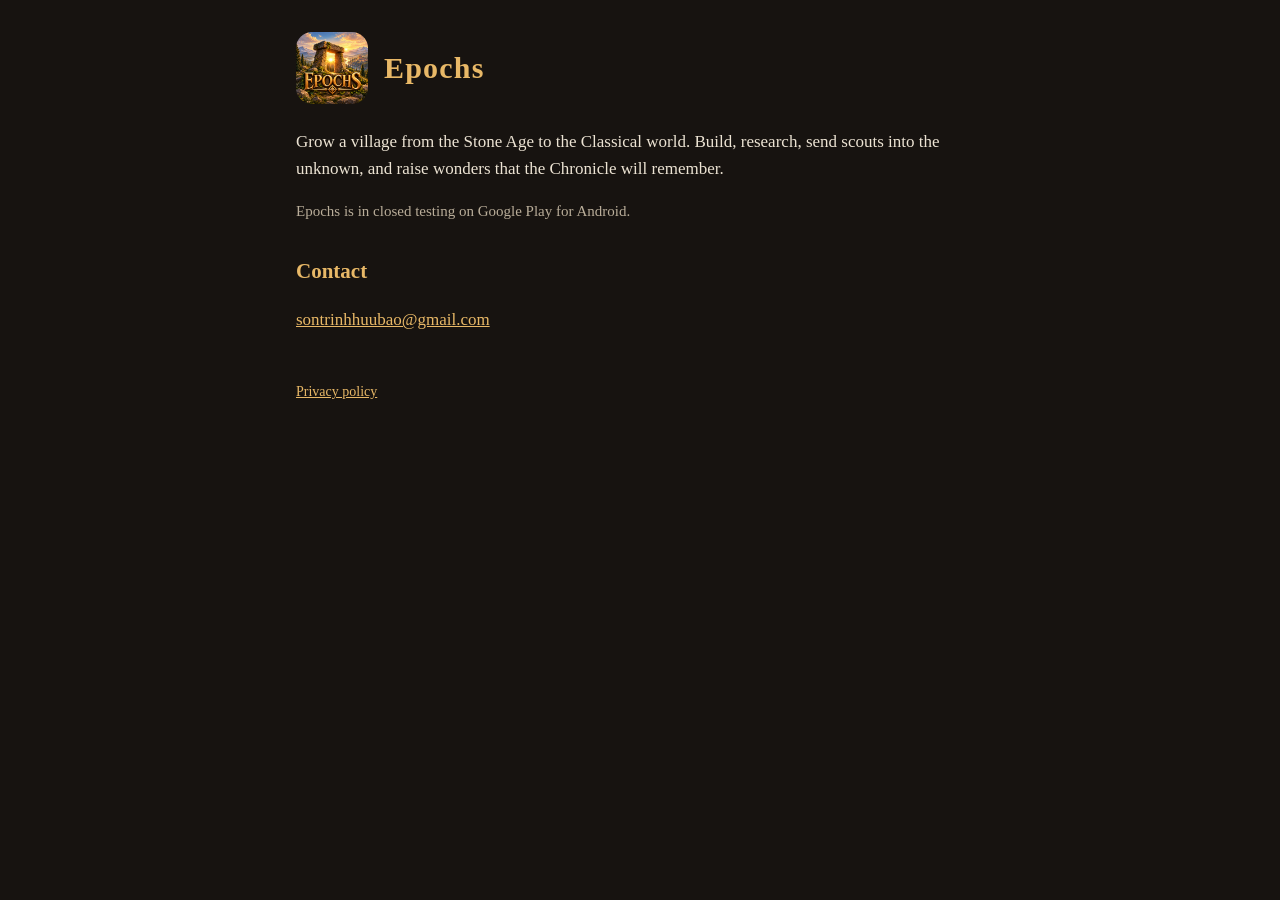
==== index.html @ e4f15b4e "Epochs site and privacy policy Co-Authored-By: Claude Opus 5.5 <noreply@anthropic.com>" ====
<!doctype html>
<html lang="en">
<head>
  <meta charset="utf-8">
  <meta name="viewport" content="width=device-width, initial-scale=1">
  <title>Epochs</title>
  <meta name="description" content="Epochs: grow a village from the Stone Age to the Classical world.">
  <link rel="icon" href="icon.png">
  <link rel="stylesheet" href="style.css">
</head>
<body>
<main>
  <header>
    <img src="icon.png" alt="Epochs app icon">
    <h1>Epochs</h1>
  </header>

  <p>Grow a village from the Stone Age to the Classical world. Build, research, send scouts into the unknown, and
  raise wonders that the Chronicle will remember.</p>

  <p class="muted">Epochs is in closed testing on Google Play for Android.</p>

  <h2>Contact</h2>
  <p><a href="mailto:sontrinhhuubao@gmail.com">sontrinhhuubao@gmail.com</a></p>

  <footer>
    <a href="privacy/">Privacy policy</a>
  </footer>
</main>
</body>
</html>
---- style.css ----
:root {
  --bg: #171310;
  --panel: #221c16;
  --text: #ece3d3;
  --muted: #b9ad99;
  --gold: #e8b867;
  --line: #4a3c2a;
}
* { box-sizing: border-box; }
body {
  margin: 0;
  background: var(--bg);
  color: var(--text);
  font: 17px/1.6 Georgia, "Times New Roman", serif;
}
main { max-width: 720px; margin: 0 auto; padding: 32px 16px 64px; }
header { display: flex; align-items: center; gap: 16px; margin-bottom: 24px; }
header img { width: 72px; height: 72px; border-radius: 16px; }
header a { color: inherit; text-decoration: none; }
h1 { color: var(--gold); font-size: 30px; margin: 0; letter-spacing: 0.04em; }
h2 { color: var(--gold); font-size: 21px; margin: 32px 0 8px; }
p, li { color: var(--text); }
.muted { color: var(--muted); font-size: 15px; }
a { color: var(--gold); }
table { border-collapse: collapse; width: 100%; margin: 8px 0; font-size: 15px; }
th, td { text-align: left; vertical-align: top; padding: 8px 10px; border-bottom: 1px solid var(--line); }
th { color: var(--muted); font-weight: normal; }
.card { background: var(--panel); border: 1px solid var(--line); border-radius: 14px; padding: 16px 20px; }
footer { margin-top: 48px; color: var(--muted); font-size: 14px; }
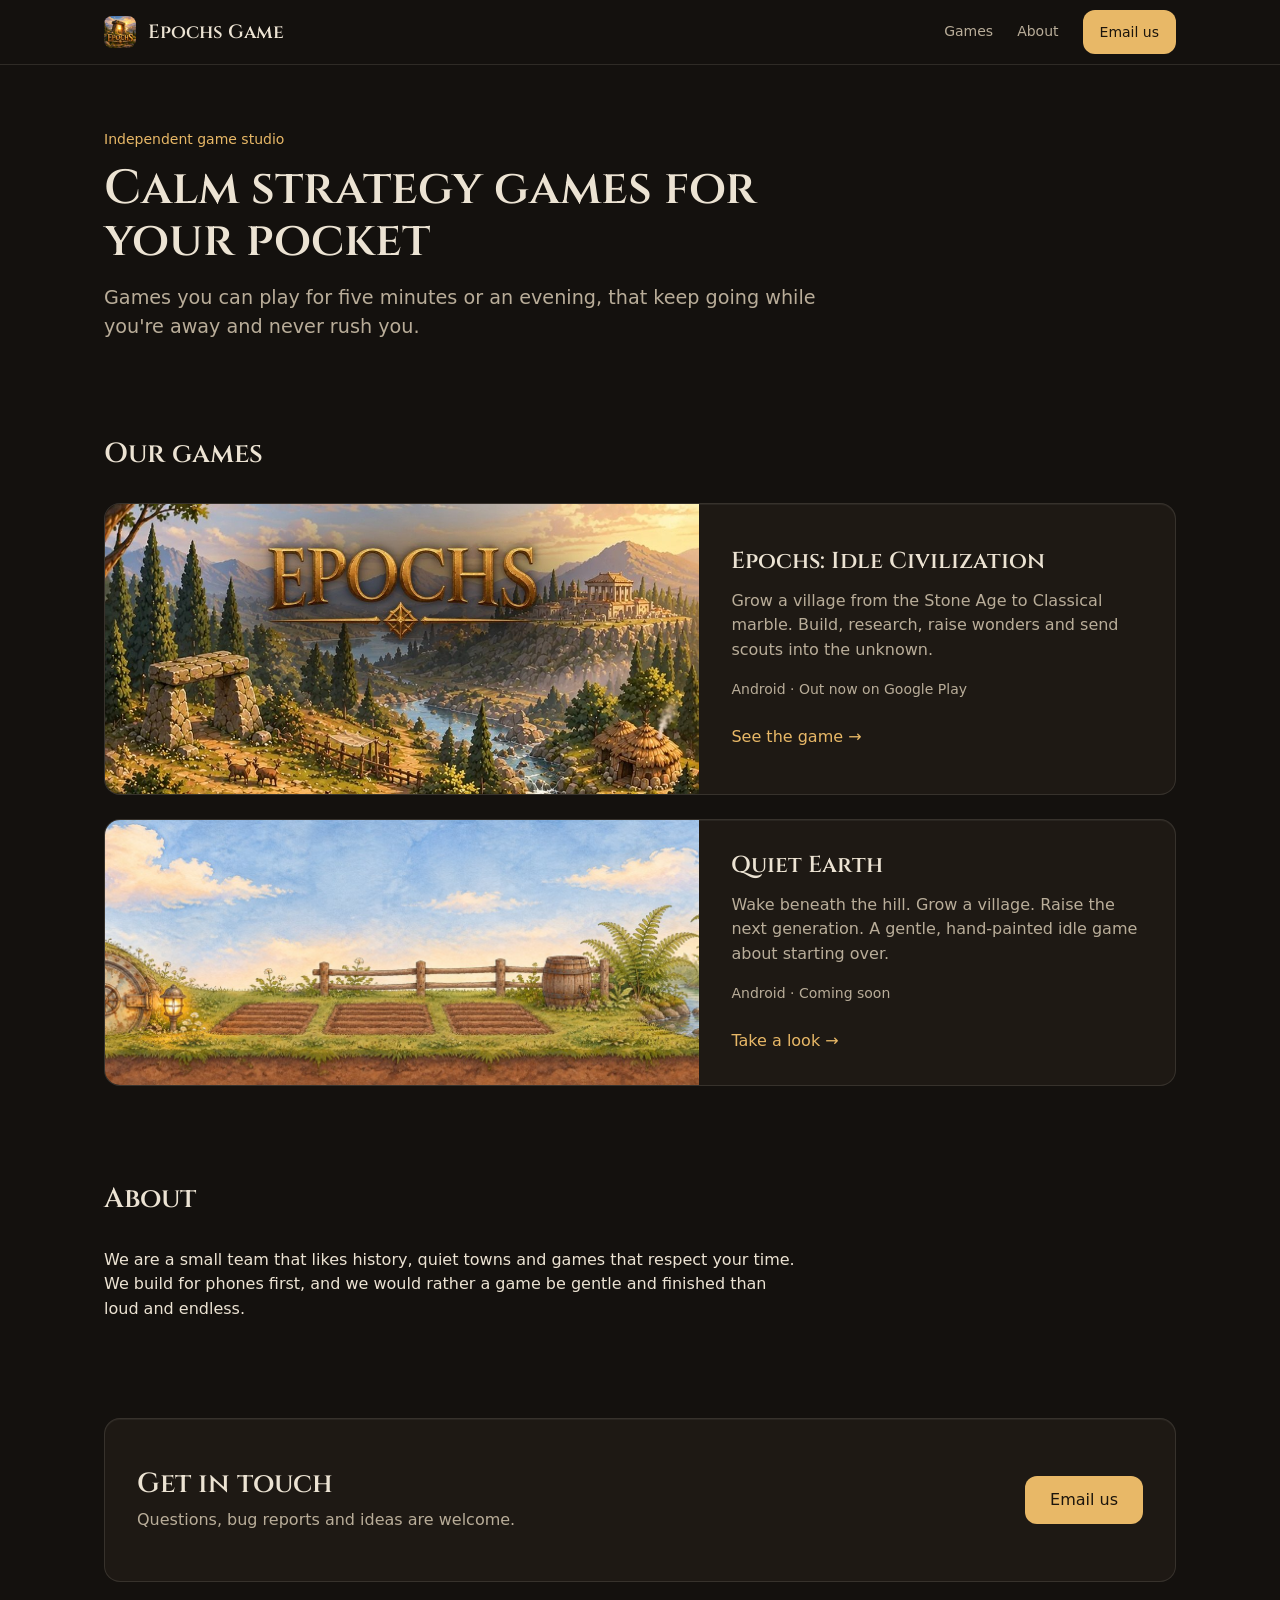
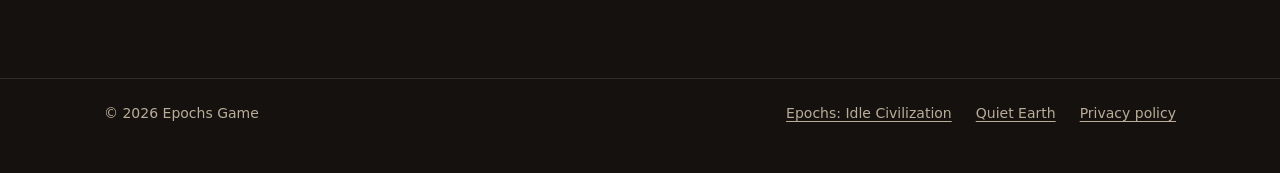
==== commit d5dcc25a: "Site on Firebase: game pages, fonts, images, app-ads.txt What has been live on playepochs.com since " ====
--- a/index.html
+++ b/index.html
@@ -3,29 +3,90 @@
 <head>
   <meta charset="utf-8">
   <meta name="viewport" content="width=device-width, initial-scale=1">
-  <title>Epochs</title>
-  <meta name="description" content="Epochs: grow a village from the Stone Age to the Classical world.">
-  <link rel="icon" href="icon.png">
-  <link rel="stylesheet" href="style.css">
+  <title>Epochs Game</title>
+  <meta name="description" content="Epochs Game is an independent studio making calm strategy games for phones. Makers of Epochs: Idle Civilization and the upcoming Quiet Earth.">
+  <meta property="og:title" content="Epochs Game">
+  <meta property="og:description" content="An independent studio making calm strategy games for phones.">
+  <meta property="og:image" content="https://playepochs.com/img/feature.jpg">
+  <meta property="og:type" content="website">
+  <meta name="twitter:card" content="summary_large_image">
+  <meta name="theme-color" content="#14110e">
+  <link rel="icon" href="img/icon-192.png">
+  <link rel="stylesheet" href="style.css?v=3">
 </head>
 <body>
-<main>
-  <header>
-    <img src="icon.png" alt="Epochs app icon">
-    <h1>Epochs</h1>
-  </header>
 
-  <p>Grow a village from the Stone Age to the Classical world. Build, research, send scouts into the unknown, and
-  raise wonders that the Chronicle will remember.</p>
+<header class="nav">
+  <div class="wrap">
+    <a class="brand" href="./"><img src="img/icon-192.png" alt="" width="32" height="32">Epochs Game</a>
+    <nav class="nav-links" aria-label="Main">
+      <a href="#games">Games</a>
+      <a href="#about">About</a>
+      <a class="btn small" href="mailto:sontrinhhuubao@gmail.com">Email us</a>
+    </nav>
+  </div>
+</header>
 
-  <p class="muted">Epochs is in closed testing on Google Play for Android.</p>
+<main class="wrap">
+  <div class="hero">
+    <div class="hero-text">
+      <p class="eyebrow">Independent game studio</p>
+      <h1>Calm strategy games for your pocket</h1>
+      <p class="lede">Games you can play for five minutes or an evening, that keep going while you're away and never
+      rush you.</p>
+    </div>
+  </div>
 
-  <h2>Contact</h2>
-  <p><a href="mailto:sontrinhhuubao@gmail.com">sontrinhhuubao@gmail.com</a></p>
+  <section id="games">
+    <div class="section-head"><h2>Our games</h2></div>
+    <div class="games">
+      <a class="game" href="epochs-idle/">
+        <img src="img/feature.jpg" alt="Epochs: a river valley with a stone dolmen, thatched huts and a marble temple on a hill" width="1024" height="500">
+        <div class="game-body">
+          <h3>Epochs: Idle Civilization</h3>
+          <p>Grow a village from the Stone Age to Classical marble. Build, research, raise wonders and send scouts
+          into the unknown.</p>
+          <p class="muted status">Android · Out now on Google Play</p>
+          <p class="more">See the game →</p>
+        </div>
+      </a>
+      <a class="game" href="quiet-earth/">
+        <img src="img/qe/hero.jpg" alt="Quiet Earth: a grassy hilltop with a round door set into the hill, tilled plots and a river" width="1620" height="540">
+        <div class="game-body">
+          <h3>Quiet Earth</h3>
+          <p>Wake beneath the hill. Grow a village. Raise the next generation. A gentle, hand-painted idle game about
+          starting over.</p>
+          <p class="muted status">Android · Coming soon</p>
+          <p class="more">Take a look →</p>
+        </div>
+      </a>
+    </div>
+  </section>
 
-  <footer>
+  <section id="about">
+    <div class="section-head"><h2>About</h2></div>
+    <p class="prose">We are a small team that likes history, quiet towns and games that respect your time. We build for
+    phones first, and we would rather a game be gentle and finished than loud and endless.</p>
+  </section>
+
+  <section id="contact">
+    <div class="band">
+      <div>
+        <h2>Get in touch</h2>
+        <p>Questions, bug reports and ideas are welcome.</p>
+      </div>
+      <a class="btn" href="mailto:sontrinhhuubao@gmail.com">Email us</a>
+    </div>
+  </section>
+</main>
+
+<footer class="footer">
+  <div class="wrap">
+    <span>© 2026 Epochs Game</span>
+    <a href="epochs-idle/">Epochs: Idle Civilization</a>
+    <a href="quiet-earth/">Quiet Earth</a>
     <a href="privacy/">Privacy policy</a>
-  </footer>
-</main>
+  </div>
+</footer>
 </body>
 </html>
--- a/style.css
+++ b/style.css
@@ -1,29 +1,183 @@
+/* Epochs Game site. Type: Minor Third scale, weights 400/500/600. Spacing: 4/8pt grid. */
+@font-face {
+  font-family: "Cinzel"; src: url("fonts/Cinzel-Variable.woff2") format("woff2");
+  font-weight: 400 600; font-display: swap;
+}
+@font-face {
+  font-family: "Noto Serif"; src: url("fonts/NotoSerif-Regular.woff2") format("woff2");
+  font-weight: 400; font-display: swap;
+}
+
 :root {
-  --bg: #171310;
-  --panel: #221c16;
+  --bg: #14110e;            /* L0 canvas */
+  --surface: #1e1914;       /* L1 cards, bands */
   --text: #ece3d3;
-  --muted: #b9ad99;
-  --gold: #e8b867;
-  --line: #4a3c2a;
+  --text-2: #b9ad99;
+  --accent: #e8b867;        /* the one interactive hue */
+  --accent-hover: #f1c986;
+  --accent-ink: #1c150c;
+  --border: rgba(236, 227, 211, 0.12);
+  --border-strong: rgba(236, 227, 211, 0.24);
+  --edge: inset 0 1px 0 rgba(255, 255, 255, 0.05);
+
+  --s1: 4px; --s2: 8px; --s3: 12px; --s4: 16px; --s6: 24px; --s8: 32px; --s12: 48px; --s16: 64px; --s24: 96px;
+
+  --t-meta: 0.75rem; --t-2: 0.875rem; --t-body: 1rem;
+  --t-h4: 1.2rem; --t-h3: 1.44rem; --t-h2: 1.728rem; --t-h1: 2.488rem; --t-display: 2.986rem;
+
+  --font-body: system-ui, -apple-system, "Segoe UI", Roboto, "Noto Sans", "Helvetica Neue", Arial, sans-serif;
+  --font-head: "Cinzel", Georgia, "Times New Roman", serif;
+  --w-head: 600;
+  --radius: 16px;
 }
+
 * { box-sizing: border-box; }
+html { -webkit-text-size-adjust: 100%; }
+@media (prefers-reduced-motion: no-preference) { html { scroll-behavior: smooth; } }
 body {
-  margin: 0;
-  background: var(--bg);
-  color: var(--text);
-  font: 17px/1.6 Georgia, "Times New Roman", serif;
+  margin: 0; background: var(--bg); color: var(--text);
+  font: 400 var(--t-body)/1.55 var(--font-body);
 }
-main { max-width: 720px; margin: 0 auto; padding: 32px 16px 64px; }
-header { display: flex; align-items: center; gap: 16px; margin-bottom: 24px; }
-header img { width: 72px; height: 72px; border-radius: 16px; }
-header a { color: inherit; text-decoration: none; }
-h1 { color: var(--gold); font-size: 30px; margin: 0; letter-spacing: 0.04em; }
-h2 { color: var(--gold); font-size: 21px; margin: 32px 0 8px; }
-p, li { color: var(--text); }
-.muted { color: var(--muted); font-size: 15px; }
-a { color: var(--gold); }
-table { border-collapse: collapse; width: 100%; margin: 8px 0; font-size: 15px; }
-th, td { text-align: left; vertical-align: top; padding: 8px 10px; border-bottom: 1px solid var(--line); }
-th { color: var(--muted); font-weight: normal; }
-.card { background: var(--panel); border: 1px solid var(--line); border-radius: 14px; padding: 16px 20px; }
-footer { margin-top: 48px; color: var(--muted); font-size: 14px; }
+img { max-width: 100%; height: auto; display: block; }
+h1, h2, h3 { font-family: var(--font-head); font-weight: var(--w-head); color: var(--text); margin: 0; }
+h1 { font-size: var(--t-h1); line-height: 1.15; }
+h2 { font-size: var(--t-h2); line-height: 1.2; }
+h3 { font-size: var(--t-h4); line-height: 1.25; }
+p { margin: 0; }
+a { color: var(--accent); text-underline-offset: 3px; }
+a:hover { color: var(--accent-hover); }
+:focus-visible { outline: 2px solid var(--accent); outline-offset: 3px; border-radius: 4px; }
+.muted { color: var(--text-2); font-size: var(--t-2); }
+
+.wrap { max-width: 1120px; margin: 0 auto; padding: 0 var(--s6); }
+.prose { max-width: 68ch; }
+
+/* Navbar: wayfinding plus one action. Opaque, no blur. */
+.nav { position: sticky; top: 0; z-index: 5; background: var(--bg); border-bottom: 1px solid var(--border); }
+.nav .wrap { display: flex; align-items: center; justify-content: space-between; gap: var(--s4); min-height: 64px; }
+.brand {
+  display: flex; align-items: center; gap: var(--s3); white-space: nowrap;
+  font: var(--w-head) var(--t-h4)/1.25 var(--font-head); color: var(--text); text-decoration: none;
+}
+.brand:hover { color: var(--text); }
+.brand img { width: 32px; height: 32px; border-radius: 8px; }
+.nav-links { display: flex; align-items: center; gap: var(--s6); font-size: var(--t-2); }
+.nav-links a:not(.btn) { color: var(--text-2); text-decoration: none; padding: var(--s3) 0; }
+.nav-links a:not(.btn):hover { color: var(--text); }
+
+/* Buttons: solid accent, no gradient, no hard shadow. */
+.btn {
+  display: inline-flex; align-items: center; justify-content: center; gap: var(--s2);
+  min-height: 48px; padding: 0 var(--s6); border-radius: 12px; border: 1px solid transparent;
+  background: var(--accent); color: var(--accent-ink);
+  font: 500 var(--t-body)/1 var(--font-body); text-decoration: none;
+}
+.btn:hover { background: var(--accent-hover); color: var(--accent-ink); }
+.btn.small { min-height: 44px; padding: 0 var(--s4); font-size: var(--t-2); }
+.btn svg { flex: none; }
+
+/* Hero: one promise, one action. */
+.hero { padding: var(--s16) 0 0; }
+.hero-text { max-width: 720px; }
+.eyebrow { font-size: var(--t-2); font-weight: 500; color: var(--accent); margin-bottom: var(--s3); }
+.hero h1 { font-size: clamp(var(--t-h1), 5vw, var(--t-display)); line-height: 1.1; }
+.lede { font-size: var(--t-h4); line-height: 1.5; color: var(--text-2); margin-top: var(--s4); max-width: 60ch; }
+.actions { display: flex; flex-wrap: wrap; align-items: center; gap: var(--s4); margin-top: var(--s8); }
+.hero-art { margin-top: var(--s12); border-radius: var(--radius); border: 1px solid var(--border); overflow: hidden; }
+.hero-art img { width: 100%; }
+
+section { padding-top: var(--s24); }
+.section-head { margin-bottom: var(--s8); }
+.section-head p { color: var(--text-2); margin-top: var(--s2); max-width: 60ch; }
+
+/* Features: hairline-topped columns, not a wall of boxes. */
+.features { display: grid; grid-template-columns: repeat(3, 1fr); gap: var(--s8) var(--s8); margin: 0; padding: 0; list-style: none; }
+.features li { border-top: 1px solid var(--border-strong); padding-top: var(--s4); }
+.features p { color: var(--text-2); margin-top: var(--s2); }
+
+/* Screenshot rows */
+.shots { display: grid; grid-template-columns: repeat(4, 1fr); gap: var(--s4); }
+.shots figure, .scenes figure { margin: 0; }
+.shots img, .scenes img { width: 100%; border-radius: 12px; border: 1px solid var(--border); }
+figcaption { color: var(--text-2); font-size: var(--t-2); margin-top: var(--s2); }
+.scenes { display: grid; grid-template-columns: 1fr 1fr; gap: var(--s6) var(--s4); }
+.scenes .wide { grid-column: 1 / -1; }
+
+/* L1 surfaces: one neutral step up, 1px border, top edge light. */
+.card, .band, .game {
+  background: var(--surface); border: 1px solid var(--border); border-radius: var(--radius); box-shadow: var(--edge);
+}
+.card { padding: var(--s6); }
+.band { padding: var(--s12) var(--s8); display: flex; align-items: center; justify-content: space-between; gap: var(--s6); flex-wrap: wrap; }
+.band p { color: var(--text-2); margin-top: var(--s2); }
+
+/* Studio: game list */
+.games { display: grid; gap: var(--s6); }
+.game { display: grid; grid-template-columns: 1.25fr 1fr; overflow: hidden; color: inherit; text-decoration: none; }
+.game:hover { border-color: var(--border-strong); color: inherit; }
+.game img { width: 100%; height: 100%; object-fit: cover; }
+.game-body { padding: var(--s8); display: flex; flex-direction: column; justify-content: center; }
+.game-body h3 { font-size: var(--t-h3); }
+.game-body p { color: var(--text-2); margin-top: var(--s3); }
+.game-body .status { font-size: var(--t-2); margin-top: var(--s4); }
+.game-body .more { color: var(--accent); font-weight: 500; margin-top: var(--s6); }
+.game:hover .more { text-decoration: underline; text-underline-offset: 3px; }
+
+.note { color: var(--text-2); font-size: var(--t-2); margin-top: var(--s6); }
+
+.footer { margin-top: var(--s24); border-top: 1px solid var(--border); }
+.footer .wrap { display: flex; flex-wrap: wrap; gap: var(--s2) var(--s6); padding-top: var(--s6); padding-bottom: var(--s12); font-size: var(--t-2); color: var(--text-2); }
+.footer a { color: var(--text-2); }
+.footer a:hover { color: var(--text); }
+.footer span { margin-right: auto; }
+
+/* Quiet Earth: the game's paper tones on its splash brown, Noto Serif throughout. */
+.qe {
+  --bg: #2a2118; --surface: #33281d; --text: #f3ead8; --text-2: #cbbd9f;
+  --accent: #a9cf94; --accent-hover: #c0dfae; --accent-ink: #1d2a16;
+  --border: rgba(243, 234, 216, 0.14); --border-strong: rgba(243, 234, 216, 0.28);
+  --font-body: "Noto Serif", Georgia, "Times New Roman", serif;
+  --font-head: "Noto Serif", Georgia, "Times New Roman", serif;
+  --w-head: 400;
+}
+.story { display: grid; grid-template-columns: 96px 1fr; gap: var(--s8); align-items: start; }
+.story img { border-radius: 20px; }
+.story p + p { margin-top: var(--s4); }
+
+/* Privacy policy (article column) */
+.article { max-width: 68ch; margin: 0 auto; padding: var(--s12) var(--s6) var(--s16); }
+.article header { display: flex; align-items: center; gap: var(--s4); margin-bottom: var(--s6); }
+.article header img { width: 64px; height: 64px; border-radius: 16px; }
+.article header a { color: inherit; text-decoration: none; }
+.article h1 { font-size: var(--t-h1); }
+.article h2 { font-size: var(--t-h3); margin: var(--s8) 0 var(--s2); }
+.article p, .article ul { margin: 0 0 var(--s4); }
+.article li { margin-bottom: var(--s1); }
+.article table { border-collapse: collapse; width: 100%; margin: var(--s2) 0 var(--s4); font-size: var(--t-2); }
+.article th, .article td { text-align: left; vertical-align: top; padding: var(--s2) var(--s3); border-bottom: 1px solid var(--border); }
+.article th { color: var(--text-2); font-weight: 500; }
+.article .card { margin-bottom: var(--s6); }
+.article .card p { margin: 0; }
+.article footer { margin-top: var(--s12); padding-top: var(--s6); border-top: 1px solid var(--border); font-size: var(--t-2); }
+
+@media (max-width: 900px) {
+  .features { grid-template-columns: repeat(2, 1fr); }
+  .game { grid-template-columns: 1fr; }
+}
+@media (max-width: 640px) {
+  .wrap { padding: 0 var(--s4); }
+  .nav-links a:not(.btn) { display: none; }
+  .hero { padding-top: var(--s12); }
+  .hero-art { margin-top: var(--s8); }
+  section { padding-top: var(--s16); }
+  .features { grid-template-columns: 1fr; gap: var(--s6); }
+  .shots { grid-template-columns: repeat(2, 1fr); }
+  .scenes { grid-template-columns: 1fr; }
+  .band { padding: var(--s8) var(--s6); }
+  .game-body { padding: var(--s6); }
+  .story { grid-template-columns: 1fr; gap: var(--s4); }
+  .story img { width: 72px; height: 72px; }
+  .footer { margin-top: var(--s16); }
+  .footer span { width: 100%; }
+}
+strong, b { font-weight: 600; }
